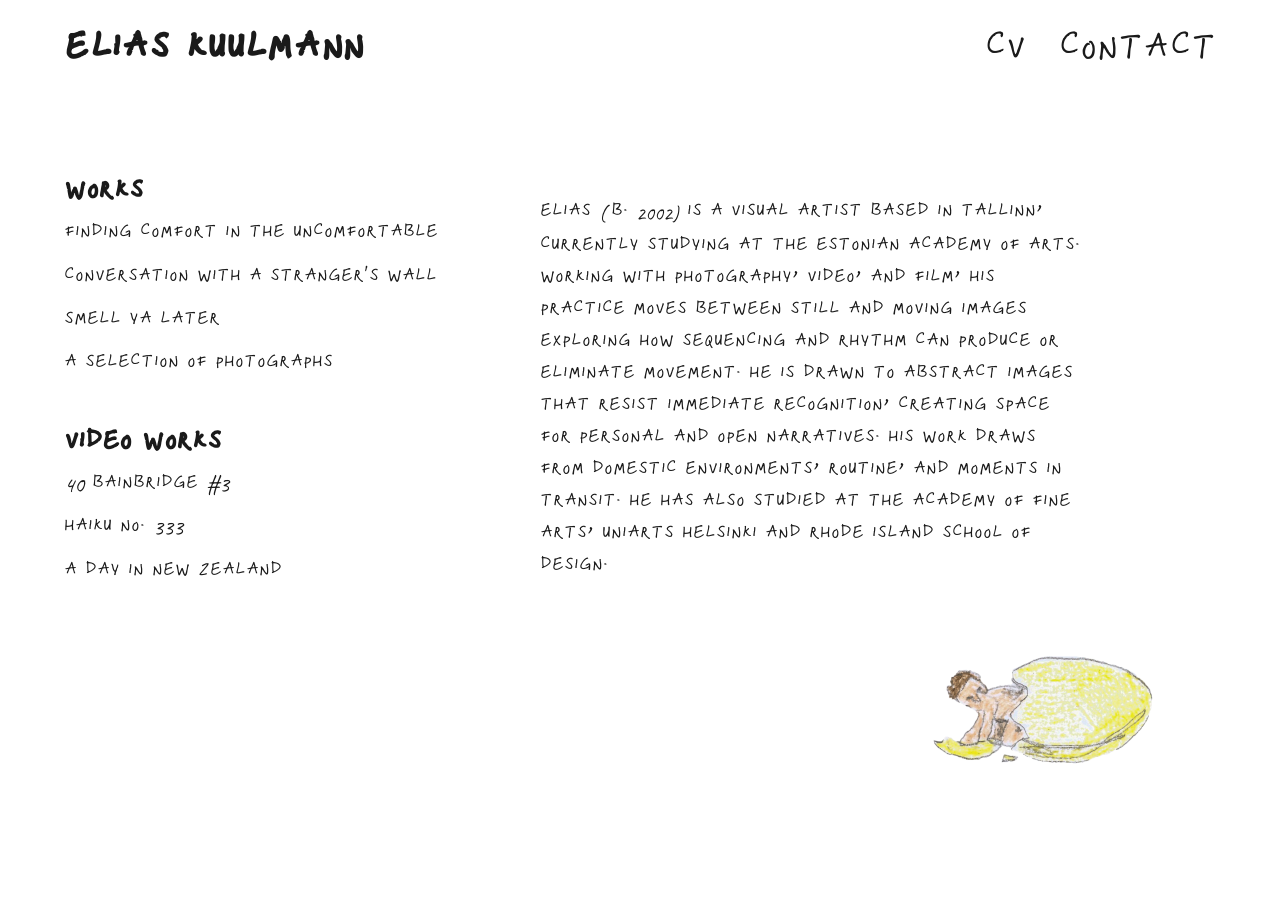
==== index.html @ 02f94918 "Current final" ====
<!DOCTYPE html>
<html lang="en">

<head>
  <meta charset="UTF-8">
  <meta name="viewport" content="width=device-width, initial-scale=1.0">
  <title>Elias Kuulmann</title>
  <link rel="stylesheet" href="style.css">
  <link rel="preconnect" href="https://fonts.googleapis.com">
  <link
    href="https://fonts.googleapis.com/css2?family=Caveat:wght@400;600;700&family=DM+Sans:ital,wght@0,300;0,400;0,500;1,300;1,400&display=swap"
    rel="stylesheet">
  <link
    href="https://fonts.googleapis.com/css2?family=Caveat:wght@400;600;700&family=DM+Sans:ital,wght@0,300;0,400;0,500;1,300;1,400&display=swap"
    rel="stylesheet">
  <style>
    .home-right {
      flex: 1;
      padding: 2.5rem;
      display: flex;
      flex-direction: column;
      justify-content: flex-start;
      align-items: flex-end;
      padding-top: 6rem;

    }

    .home-bio {
      max-width: 700px;
      margin-right: 10rem;
      font-family: 'EliasHand', 'Caveat';
      text-transform: uppercase;
      /* font-family: Helvetica, Arial, sans-serif; */
      font-size: 2rem;
      line-height: 2rem;
      color: var(--color-text);
    }

    .kooruv-beebi {
      position: fixed;
      bottom: -7rem;
      right: -4rem;
      width: 600px;
      pointer-events: none;
      opacity: 0.9;
    }
  </style>
</head>

<body>

  <nav class="nav">
    <a href="index.html" class="nav__name">Elias Kuulmann</a>
    <div class="nav__links">
      <a href="cv.html">CV</a>
      <a href="contact.html">Contact</a>
    </div>
  </nav>

  <main class="home">

    <aside class="works-list">
      <h2 class="works-list__heading">Works</h2>
      <ul class="works-list__items">
        <a href="finding-comfort.html" class="work-link">Finding Comfort in the Uncomfortable</a>
        <li><a href="conversation-wall.html" class="work-link">Conversation With a Stranger's Wall</a></li>
        <li><a href="smell-ya-later.html" class="work-link">Smell Ya Later</a></li>
        <li><a href="selection.html" class="work-link">A selection of photographs</a></li>
      </ul>

      <h2 class="works-list__heading">Video Works</h2>
      <ul class="works-list__items">
        <a href="bainbridge.html" class="work-link"><span style="font-size: 1.4rem;">40</span> Bainbridge <span
            style="font-size: 1.4rem;">#3</span></a>
        <li><a href="haiku-333.html" class="work-link">HAIKU No. <span style="font-size: 1.4rem;">333</span></a></li>
        <li><a href="new-zealand.html" class="work-link">A Day In New Zealand</a></li>
      </ul>
    </aside>

    <div class="home-right">
      <p class="home-bio">Elias <span style="font-family: 'Caveat', cursive; font-size: 1.25rem;">( </span> b. <span
          style="font-family: 'Caveat', cursive; font-size: 1.25rem;"> 2002)</span> is a
        visual artist based in Tallinn, currently studying at the Estonian Academy of Arts. Working with photography,
        video, and film, his practice moves between still and moving images exploring how sequencing and rhythm can
        produce or eliminate movement. He is drawn to abstract images that resist immediate recognition, creating space
        for personal and open narratives. His work draws from domestic environments, routine, and moments in transit. He
        has also studied at the Academy of Fine Arts, Uniarts Helsinki and Rhode Island School of Design.</p>

    </div>

  </main>

  <img src="images/Kooruv_beebi.png" alt="" class="kooruv-beebi">

</body>

</html>
---- style.css ----
/* ============================================
   ELIAS KUULMANN — PORTFOLIO
   ============================================ */

@font-face {
  font-family: 'EliasHand';
  src: url('./fonts/Myfont-Regular.otf') format('opentype');
  font-weight: normal;
  font-style: normal;
  font-display: swap;
}

/* --- VARIABLES --- */
:root {
  --font-hand-numbers: 'Caveat', cursive;
  --font-hand: 'EliasHand', 'Caveat', cursive;
  --font-body: 'DM Sans', sans-serif;

  --works-heading-margin-top: 2rem;
  /* space above Works / Video Works headings */
  --works-heading-margin-bottom: 0.6rem;
  /* space below heading before first item */

  /* FONT SIZES — edit these to change sizes */
  --size-nav-name: 4rem;
  --size-nav-links: 4rem;
  --size-works-heading: 2.8rem;
  --size-work-link: 2rem;

  --color-bg: #ffffff;
  --color-text: #1a1a1a;
  --color-text-light: #6b6560;
  --color-accent: #1a1a1a;
  --color-line: transparent;
  --color-hover: #3a3530;
  --color-postcard: #f0ebe2;
  --color-postcard-line: #c8bfb0;
  --color-stamp: #d4c5a9;

  --nav-height: 100px;
  /* how tall the nav bar is */
  --nav-padding: 4rem;
  /* left/right space in nav */
  --works-left: 4rem;
  /* left indent of works list */
  --works-gap: 0.05rem;
  /* space between each work title */
  --works-section-gap: 0.4rem;
  /* space between Works/Video Works sections */
}

/* --- RESET --- */
*,
*::before,
*::after {
  margin: 0;
  padding: 0;
  box-sizing: border-box;
}

html {
  font-size: 16px;
  -webkit-font-smoothing: antialiased;
}

body {
  font-family: var(--font-body);
  background: var(--color-bg);
  color: var(--color-text);
  line-height: 1.6;
  min-height: 100vh;
}

a {
  color: inherit;
  text-decoration: none;
}

ul {
  list-style: none;
}

/* ============================================
   NAVIGATION
   ============================================ */
.nav {
  text-transform: uppercase;
  position: fixed;
  top: 0;
  left: 0;
  right: 0;
  height: var(--nav-height);
  display: flex;
  flex-direction: row;
  flex-wrap: nowrap;
  align-items: center;
  justify-content: space-between;
  padding: 0 var(--nav-padding);
  background: var(--color-bg);
  z-index: 100;
  border-bottom: none;
}

.nav__name {
  font-family: var(--font-hand);
  font-size: var(--size-nav-name);
  font-weight: 700;
  letter-spacing: 0.01em;
  transition: opacity 0.2s;
}

.nav__name:hover {
  opacity: 0.6;
}

.nav__links {
  display: flex;
  flex-wrap: nowrap;
  gap: 2rem;
  font-family: var(--font-hand);
  font-size: var(--size-nav-links);
  white-space: nowrap;
}

.nav__links a {
  position: relative;
  transition: opacity 0.2s;
}

.nav__links a:hover,
.nav__links a.active {
  opacity: 0.6;
}

.nav__links a.active::after {
  display: none;
}

/* ============================================
   HOME PAGE — WORKS
   ============================================ */
.home {
  display: flex;
  min-height: 100vh;
  padding-top: var(--nav-height);
}

/* Left sidebar */
.works-list {
  text-transform: uppercase;
  width: 500px;
  min-width: 300px;
  padding: 2.5rem 2.5rem 2.5rem var(--works-left);
  min-height: calc(100vh - var(--nav-height));
}

.works-list__heading {
  font-family: var(--font-hand);
  font-size: var(--size-works-heading);
  font-weight: 600;
  margin-top: 1rem;
  margin-bottom: -3rem;
  padding-bottom: 0.3rem;
  display: inline-block;
}

.works-list__items {
  margin-bottom: var(--works-section-gap);
}

.works-list__items li {
  margin-bottom: 0rem;
}

.work-link {
  line-height: 1.30;
  font-family: var(--font-hand);
  font-size: var(--size-work-link);
  cursor: pointer;
  transition: opacity 0.2s;
  display: inline-block;
  padding: 0.05rem 0;
}

.work-link:hover,
.work-link.active {
  opacity: 0.55;
}

/* Right preview area — shows large image */
.works-preview {
  flex: 1;
  padding: 2.5rem;
  display: flex;
  flex-direction: column;
  align-items: center;
  justify-content: center;
  position: relative;
}

.works-preview__hint {
  font-family: var(--font-hand);
  font-size: 1.2rem;
  color: var(--color-text-light);
}

/* Large image display */
.works-preview__display {
  width: 100%;
  height: calc(100vh - var(--nav-height) - 5rem);
  display: flex;
  align-items: center;
  justify-content: center;
  position: relative;
}

.works-preview__display img {
  max-width: 100%;
  max-height: 100%;
  object-fit: contain;
  display: block;
  cursor: pointer;
}

/* Nav arrows within the preview */
.preview-nav {
  position: absolute;
  top: 50%;
  transform: translateY(-50%);
  background: none;
  border: none;
  font-size: 1.6rem;
  color: var(--color-text);
  cursor: pointer;
  opacity: 0.3;
  transition: opacity 0.2s;
  padding: 0.5rem;
}

.preview-nav:hover {
  opacity: 0.8;
}

.preview-nav--prev {
  left: 0;
}

.preview-nav--next {
  right: 0;
}

.works-preview__caption {
  font-family: var(--font-body);
  font-size: 0.85rem;
  color: var(--color-text-light);
  margin-top: 0.8rem;
  text-align: center;
}

.works-preview__counter {
  font-family: var(--font-body);
  font-size: 0.75rem;
  color: var(--color-text-light);
  opacity: 0.6;
  margin-top: 0.3rem;
}

/* ============================================
   LIGHTBOX
   ============================================ */
.lightbox {
  position: fixed;
  inset: 0;
  background: rgba(10, 10, 10, 0.92);
  z-index: 1000;
  display: none;
  align-items: center;
  justify-content: center;
  backdrop-filter: blur(4px);
}

.lightbox.open {
  display: flex;
}

.lightbox__close {
  position: absolute;
  top: 1.5rem;
  right: 2rem;
  background: none;
  border: none;
  color: #fff;
  font-size: 2rem;
  cursor: pointer;
  opacity: 0.7;
  transition: opacity 0.2s;
  z-index: 10;
}

.lightbox__close:hover {
  opacity: 1;
}

.lightbox__prev,
.lightbox__next {
  position: absolute;
  top: 50%;
  transform: translateY(-50%);
  background: none;
  border: none;
  color: #fff;
  font-size: 1.8rem;
  cursor: pointer;
  opacity: 0.5;
  transition: opacity 0.2s;
  padding: 1rem;
  z-index: 10;
}

.lightbox__prev {
  left: 1.5rem;
}

.lightbox__next {
  right: 1.5rem;
}

.lightbox__prev:hover,
.lightbox__next:hover {
  opacity: 1;
}

.lightbox__content {
  text-align: center;
  max-width: 85vw;
  max-height: 85vh;
}

.lightbox__img {
  max-width: 85vw;
  max-height: 78vh;
  object-fit: contain;
  border-radius: 2px;
}

.lightbox__caption {
  color: rgba(255, 255, 255, 0.7);
  font-family: var(--font-body);
  font-size: 0.85rem;
  margin-top: 1rem;
}

.lightbox__counter {
  color: rgba(255, 255, 255, 0.4);
  font-family: var(--font-body);
  font-size: 0.75rem;
  margin-top: 0.3rem;
}

/* ============================================
   INNER PAGES (About, CV)
   ============================================ */
.page {
  min-height: 100vh;
  padding-top: calc(var(--nav-height) + 3rem);
  padding-bottom: 4rem;
}

.page__content {
  max-width: 800px;
  margin: 0 auto;
  padding: 0 2.5rem;
}

.page__title {
  font-family: Helvetica, Arial, sans-serif;
  font-size: 1.7rem;
  font-weight: 700;
  margin-bottom: 2rem;
}

/* About */
.artist-statement p {
  margin-bottom: 1.2rem;
  font-size: 1rem;
  line-height: 1.75;
  color: var(--color-text);
  text-align: justify;
  max-width: 900px;
}

/* CV */
.cv__section {
  margin-bottom: 2.5rem;
}

.cv__section h2 {
  font-family: Helvetica, Arial, sans-serif;
  font-size: 1.3rem;
  font-weight: 600;
  margin-bottom: 0.8rem;
  padding-bottom: 0.3rem;
  display: inline-block;
}

.cv__entry {
  display: flex;
  gap: 1.5rem;
  margin-bottom: 0.5rem;
  font-size: 0.95rem;
  line-height: 1.5;
}

.cv__year {
  min-width: 90px;
  color: var(--color-text-light);
  font-variant-numeric: tabular-nums;
}

/* ============================================
   CONTACT — POSTCARD
   ============================================ */
.page--contact {
  display: flex;
  flex-direction: column;
  align-items: center;
  justify-content: center;
  min-height: 100vh;
  padding-top: calc(var(--nav-height) + 2rem);
}

.postcard-title {
  font-family: var(--font-hand);
  font-size: 2.2rem;
  font-weight: 700;
  margin-bottom: 1.5rem;
  text-align: center;
}

.postcard {
  width: 100%;
  max-width: 900px;
  background: var(--color-postcard);
  border-radius: 4px;
  box-shadow:
    0 1px 3px rgba(0, 0, 0, 0.06),
    0 8px 24px rgba(0, 0, 0, 0.08);
  padding: 2.5rem;
  position: relative;
  overflow: hidden;
}

.postcard__inner {
  display: flex;
  gap: 2rem;
  position: relative;
  z-index: 1;
  background: var(--color-postcard);
}

.postcard__left {
  flex: 1;
  display: flex;
  flex-direction: column;
  gap: 1.5rem;
}

.postcard__stamp {
  width: 72px;
  height: 88px;
  border: 2px dashed var(--color-stamp);
  border-radius: 2px;
  display: flex;
  align-items: center;
  justify-content: center;
  align-self: flex-end;
  margin-bottom: 0.5rem;
}

.postcard__fields-left {
  display: flex;
  flex-direction: column;
  gap: 1rem;
}

.postcard__divider {
  width: 1.5px;
  background: var(--color-postcard-line);
  align-self: stretch;
}

.postcard__right {
  flex: 1.3;
  display: flex;
  flex-direction: column;
}

.postcard__field label {
  display: block;
  font-family: var(--font-hand);
  font-size: 1rem;
  margin-bottom: 0.3rem;
  color: var(--color-text-light);
}

.postcard__field input,
.postcard__field textarea {
  width: 100%;
  background: transparent;
  border: none;
  border-bottom: 1.5px solid var(--color-postcard-line);
  font-family: var(--font-body);
  font-size: 0.95rem;
  color: var(--color-text);
  padding: 0.4rem 0;
  outline: none;
  transition: border-color 0.2s;
  resize: none;
}

.postcard__field input:focus,
.postcard__field textarea:focus {
  border-color: var(--color-text);
}

.postcard__field textarea {
  border-bottom: none;
  line-height: 1.75;
  background-image:
    repeating-linear-gradient(0deg,
      transparent,
      transparent 27px,
      var(--color-postcard-line) 27px,
      var(--color-postcard-line) 28px);
  background-position: 0 4px;
  line-height: 28px;
  padding-top: 4px;
}

.postcard__field--message {
  flex: 1;
}

.postcard__send {
  align-self: flex-end;
  margin-top: 1rem;
  background: var(--color-text);
  color: var(--color-bg);
  border: none;
  font-family: var(--font-hand);
  font-size: 1.1rem;
  padding: 0.5rem 1.8rem;
  border-radius: 2px;
  cursor: pointer;
  transition: opacity 0.2s;
}

.postcard__send:hover {
  opacity: 0.8;
}

.postcard-confirmation {
  display: flex;
  align-items: center;
  justify-content: center;
  min-height: 200px;
}

.postcard-confirmation__text {
  font-family: var(--font-hand);
  font-size: 1.5rem;
  color: var(--color-text);
}

.postcard__lines {
  display: none;
}

/* ============================================
   RESPONSIVE
   ============================================ */
@media (max-width: 768px) {
  .nav {
    padding: 0 1.2rem;
  }

  .nav__name {
    font-size: calc(var(--size-nav-name) * 0.7);
  }

  .nav__links {
    gap: 1.2rem;
    font-size: calc(var(--size-nav-links) * 0.7);
  }

  .home {
    flex-direction: column;
  }

  .works-list {
    width: 100%;
    min-width: unset;
    min-height: auto;
    padding: 1.5rem;
  }

  .works-preview {
    padding: 1.5rem;
  }

  .postcard {
    padding: 1.5rem;
    max-width: 95vw;
  }

  .postcard__inner {
    flex-direction: column;
  }

  .postcard__divider {
    width: 100%;
    height: 1.5px;
  }

  .postcard__stamp {
    align-self: flex-start;
  }

  .page__content {
    padding: 0 1.2rem;
  }

  .cv__entry {
    flex-direction: column;
    gap: 0.2rem;
  }

  .cv__year {
    min-width: unset;
  }
}

@media (max-width: 480px) {
  .nav__links {
    gap: 0.8rem;
    font-size: calc(var(--size-nav-links) * 0.6);
  }
}

/* ============================================
   INDIVIDUAL WORK PAGE
   ============================================ */
.work-page {
  max-width: 900px;
  margin: 0 auto;
  padding: calc(var(--nav-height) + 3rem) 2.5rem 5rem;
}

.work-page__title {
  font-family: Helvetica, Arial, sans-serif;
  font-size: 1.9rem;
  font-weight: 700;
  text-align: center;
  margin-bottom: 2rem;
}

.work-page__year {
  font-family: Helvetica, Arial, sans-serif;
  font-size: 1.9rem;
  font-weight: 700;
  text-align: center;
  margin-top: -2.5rem;
  margin-bottom: 2rem;
  color: var(--color-text);
}

.work-page__description {
  max-width: 750px;
  margin: 0 auto 5rem;
  text-align: justify;
}

.work-page__description p {
  font-family: var(--font-body);
  font-size: 1rem;
  line-height: 1.75;
  /* space between lines within a paragraph */
  margin-bottom: 1.2rem;
  /* space between paragraphs */
  color: var(--color-text);
}


.work-page__meta {
  max-width: 640px;
  margin: 0 auto 3rem;
  text-align: center;
}

.work-page__meta p {
  font-family: var(--font-body);
  font-size: 0.9rem;
  color: var(--color-text-light);
  font-style: italic;
}

.work-page__photos {
  display: flex;
  flex-direction: column;
  gap: 3rem;
  margin-bottom: 4rem;
}

.work-page__image {
  text-align: center;
}

.work-page__image img {
  max-width: 100%;
  height: auto;
  display: block;
  margin: 0 auto;
}

.work-page__image--full img {
  width: 80%;
}

.work-page__image--portrait {
  max-width: 655px;
  margin: 0 auto;
}

.work-page__image--portrait img {
  width: 100%;
}

.work-page__series {
  display: flex;
  gap: 1rem;
  align-items: flex-start;
}

.work-page__series figure {
  flex: 1;
  min-width: 0;
}

.work-page__series img {
  width: 100%;
  height: auto;
  display: block;
}

.work-page__image figcaption,
.work-page__series figcaption {
  font-family: var(--font-body);
  font-size: 0.8rem;
  color: var(--color-text-light);
  margin-top: 0.5rem;
  text-align: center;
}

.work-page__back {
  text-transform: uppercase;
  display: inline-block;
  font-family: Helvetica, Arial, sans-serif;
  font-size: 1.0rem;
  color: var(--color-text);
  opacity: 0.5;
  transition: opacity 0.2s;
}

.work-page__back:hover {
  opacity: 1;
}

@media (max-width: 768px) {
  .work-page {
    padding: calc(var(--nav-height) + 2rem) 1.2rem 3rem;
  }

  .work-page__title {
    font-size: 2rem;
  }

  .work-page__series {
    flex-direction: column;
  }

  .work-page__image--portrait {
    max-width: 100%;
  }
}
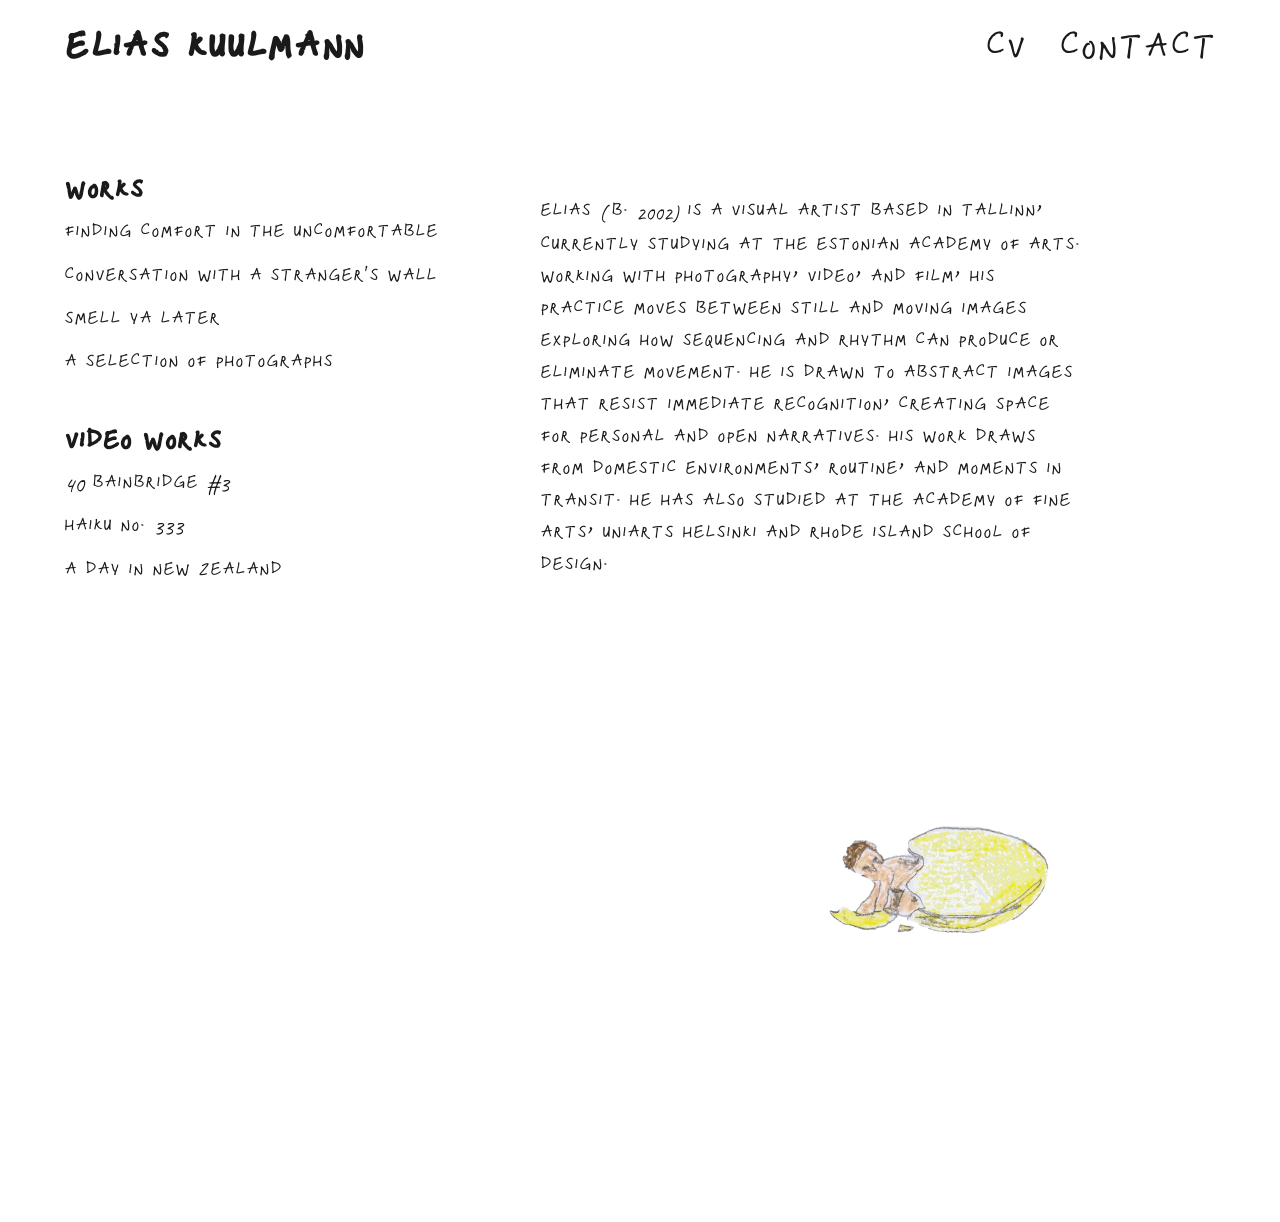
==== commit ca66d91a: "mobile fix" ====
--- a/index.html
+++ b/index.html
@@ -2,6 +2,7 @@
 <html lang="en">
 
 <head>
+  <link rel="icon" type="image/png" href="favicon.png">
   <meta charset="UTF-8">
   <meta name="viewport" content="width=device-width, initial-scale=1.0">
   <title>Elias Kuulmann</title>
@@ -37,7 +38,6 @@
     }
 
     .kooruv-beebi {
-      position: fixed;
       bottom: -7rem;
       right: -4rem;
       width: 600px;
@@ -86,11 +86,12 @@
         for personal and open narratives. His work draws from domestic environments, routine, and moments in transit. He
         has also studied at the Academy of Fine Arts, Uniarts Helsinki and Rhode Island School of Design.</p>
 
+      <img src="images/Kooruv_beebi.png" alt="" class="kooruv-beebi">
     </div>
 
   </main>
 
-  <img src="images/Kooruv_beebi.png" alt="" class="kooruv-beebi">
+
 
 </body>
 
--- a/style.css
+++ b/style.css
@@ -17,9 +17,7 @@
   --font-body: 'DM Sans', sans-serif;
 
   --works-heading-margin-top: 2rem;
-  /* space above Works / Video Works headings */
   --works-heading-margin-bottom: 0.6rem;
-  /* space below heading before first item */
 
   /* FONT SIZES — edit these to change sizes */
   --size-nav-name: 4rem;
@@ -38,15 +36,10 @@
   --color-stamp: #d4c5a9;
 
   --nav-height: 100px;
-  /* how tall the nav bar is */
   --nav-padding: 4rem;
-  /* left/right space in nav */
   --works-left: 4rem;
-  /* left indent of works list */
   --works-gap: 0.05rem;
-  /* space between each work title */
   --works-section-gap: 0.4rem;
-  /* space between Works/Video Works sections */
 }
 
 /* --- RESET --- */
@@ -145,7 +138,6 @@
   padding-top: var(--nav-height);
 }
 
-/* Left sidebar */
 .works-list {
   text-transform: uppercase;
   width: 500px;
@@ -187,7 +179,6 @@
   opacity: 0.55;
 }
 
-/* Right preview area — shows large image */
 .works-preview {
   flex: 1;
   padding: 2.5rem;
@@ -204,7 +195,6 @@
   color: var(--color-text-light);
 }
 
-/* Large image display */
 .works-preview__display {
   width: 100%;
   height: calc(100vh - var(--nav-height) - 5rem);
@@ -222,7 +212,6 @@
   cursor: pointer;
 }
 
-/* Nav arrows within the preview */
 .preview-nav {
   position: absolute;
   top: 50%;
@@ -379,7 +368,6 @@
   margin-bottom: 2rem;
 }
 
-/* About */
 .artist-statement p {
   margin-bottom: 1.2rem;
   font-size: 1rem;
@@ -389,7 +377,6 @@
   max-width: 900px;
 }
 
-/* CV */
 .cv__section {
   margin-bottom: 2.5rem;
 }
@@ -442,9 +429,7 @@
   max-width: 900px;
   background: var(--color-postcard);
   border-radius: 4px;
-  box-shadow:
-    0 1px 3px rgba(0, 0, 0, 0.06),
-    0 8px 24px rgba(0, 0, 0, 0.08);
+  box-shadow: 0 1px 3px rgba(0, 0, 0, 0.06), 0 8px 24px rgba(0, 0, 0, 0.08);
   padding: 2.5rem;
   position: relative;
   overflow: hidden;
@@ -526,12 +511,7 @@
 .postcard__field textarea {
   border-bottom: none;
   line-height: 1.75;
-  background-image:
-    repeating-linear-gradient(0deg,
-      transparent,
-      transparent 27px,
-      var(--color-postcard-line) 27px,
-      var(--color-postcard-line) 28px);
+  background-image: repeating-linear-gradient(0deg, transparent, transparent 27px, var(--color-postcard-line) 27px, var(--color-postcard-line) 28px);
   background-position: 0 4px;
   line-height: 28px;
   padding-top: 4px;
@@ -577,77 +557,6 @@
 }
 
 /* ============================================
-   RESPONSIVE
-   ============================================ */
-@media (max-width: 768px) {
-  .nav {
-    padding: 0 1.2rem;
-  }
-
-  .nav__name {
-    font-size: calc(var(--size-nav-name) * 0.7);
-  }
-
-  .nav__links {
-    gap: 1.2rem;
-    font-size: calc(var(--size-nav-links) * 0.7);
-  }
-
-  .home {
-    flex-direction: column;
-  }
-
-  .works-list {
-    width: 100%;
-    min-width: unset;
-    min-height: auto;
-    padding: 1.5rem;
-  }
-
-  .works-preview {
-    padding: 1.5rem;
-  }
-
-  .postcard {
-    padding: 1.5rem;
-    max-width: 95vw;
-  }
-
-  .postcard__inner {
-    flex-direction: column;
-  }
-
-  .postcard__divider {
-    width: 100%;
-    height: 1.5px;
-  }
-
-  .postcard__stamp {
-    align-self: flex-start;
-  }
-
-  .page__content {
-    padding: 0 1.2rem;
-  }
-
-  .cv__entry {
-    flex-direction: column;
-    gap: 0.2rem;
-  }
-
-  .cv__year {
-    min-width: unset;
-  }
-}
-
-@media (max-width: 480px) {
-  .nav__links {
-    gap: 0.8rem;
-    font-size: calc(var(--size-nav-links) * 0.6);
-  }
-}
-
-/* ============================================
    INDIVIDUAL WORK PAGE
    ============================================ */
 .work-page {
@@ -684,12 +593,9 @@
   font-family: var(--font-body);
   font-size: 1rem;
   line-height: 1.75;
-  /* space between lines within a paragraph */
   margin-bottom: 1.2rem;
-  /* space between paragraphs */
   color: var(--color-text);
 }
-
 
 .work-page__meta {
   max-width: 640px;
@@ -775,13 +681,53 @@
   opacity: 1;
 }
 
+/* ============================================
+   RESPONSIVE — TABLET
+   ============================================ */
 @media (max-width: 768px) {
+  .nav {
+    padding: 0 1.5rem;
+    height: 70px;
+  }
+
+  :root {
+    --nav-height: 70px;
+  }
+
+  .nav__name {
+    font-size: calc(var(--size-nav-name) * 0.55);
+  }
+
+  .nav__links {
+    gap: 1rem;
+    font-size: calc(var(--size-nav-links) * 0.55);
+  }
+
+  .home {
+    flex-direction: column;
+  }
+
+  .works-list {
+    width: 100%;
+    min-width: unset;
+    min-height: auto;
+    padding: 2rem 1.5rem;
+  }
+
+  .works-list__heading {
+    margin-bottom: -1.5rem;
+  }
+
   .work-page {
     padding: calc(var(--nav-height) + 2rem) 1.2rem 3rem;
   }
 
   .work-page__title {
-    font-size: 2rem;
+    font-size: 1.4rem;
+  }
+
+  .work-page__year {
+    font-size: 1.4rem;
   }
 
   .work-page__series {
@@ -791,4 +737,87 @@
   .work-page__image--portrait {
     max-width: 100%;
   }
+
+  .work-page__image--full img {
+    width: 100%;
+  }
+
+  .page__content {
+    padding: 0 1.2rem;
+  }
+
+  .cv__entry {
+    flex-direction: column;
+    gap: 0.2rem;
+  }
+
+  .cv__year {
+    min-width: unset;
+  }
+
+  .postcard {
+    padding: 1.5rem;
+    max-width: 95vw;
+  }
+
+  .postcard__inner {
+    flex-direction: column;
+  }
+
+  .postcard__divider {
+    width: 100%;
+    height: 1.5px;
+  }
+
+  .postcard__stamp {
+    align-self: flex-start;
+  }
+}
+
+/* ============================================
+   RESPONSIVE — MOBILE
+   ============================================ */
+@media (max-width: 480px) {
+  .nav__name {
+    font-size: calc(var(--size-nav-name) * 0.45);
+  }
+
+  .nav__links {
+    gap: 0.8rem;
+    font-size: calc(var(--size-nav-links) * 0.45);
+  }
+
+  .works-list {
+    padding: 1.5rem 1.2rem;
+  }
+
+  /* Bio on main page */
+  .home-right {
+    width: 100% !important;
+    padding: 1.5rem 1.2rem !important;
+    align-items: flex-start !important;
+    justify-content: flex-start !important;
+  }
+
+  .home-bio {
+    max-width: 100% !important;
+    width: 100% !important;
+    margin-right: 0 !important;
+    font-size: 2rem !important;
+  }
+
+  /* Egg — not fixed on mobile */
+  .kooruv-beebi {
+    position: static !important;
+    display: block;
+    width: 400px !important;
+    margin-top: 2rem;
+  }
+}
+
+.kooruv-beebi {
+  bottom: 2rem;
+  right: 2rem;
+  width: 140px;
+  pointer-events: none;
 }
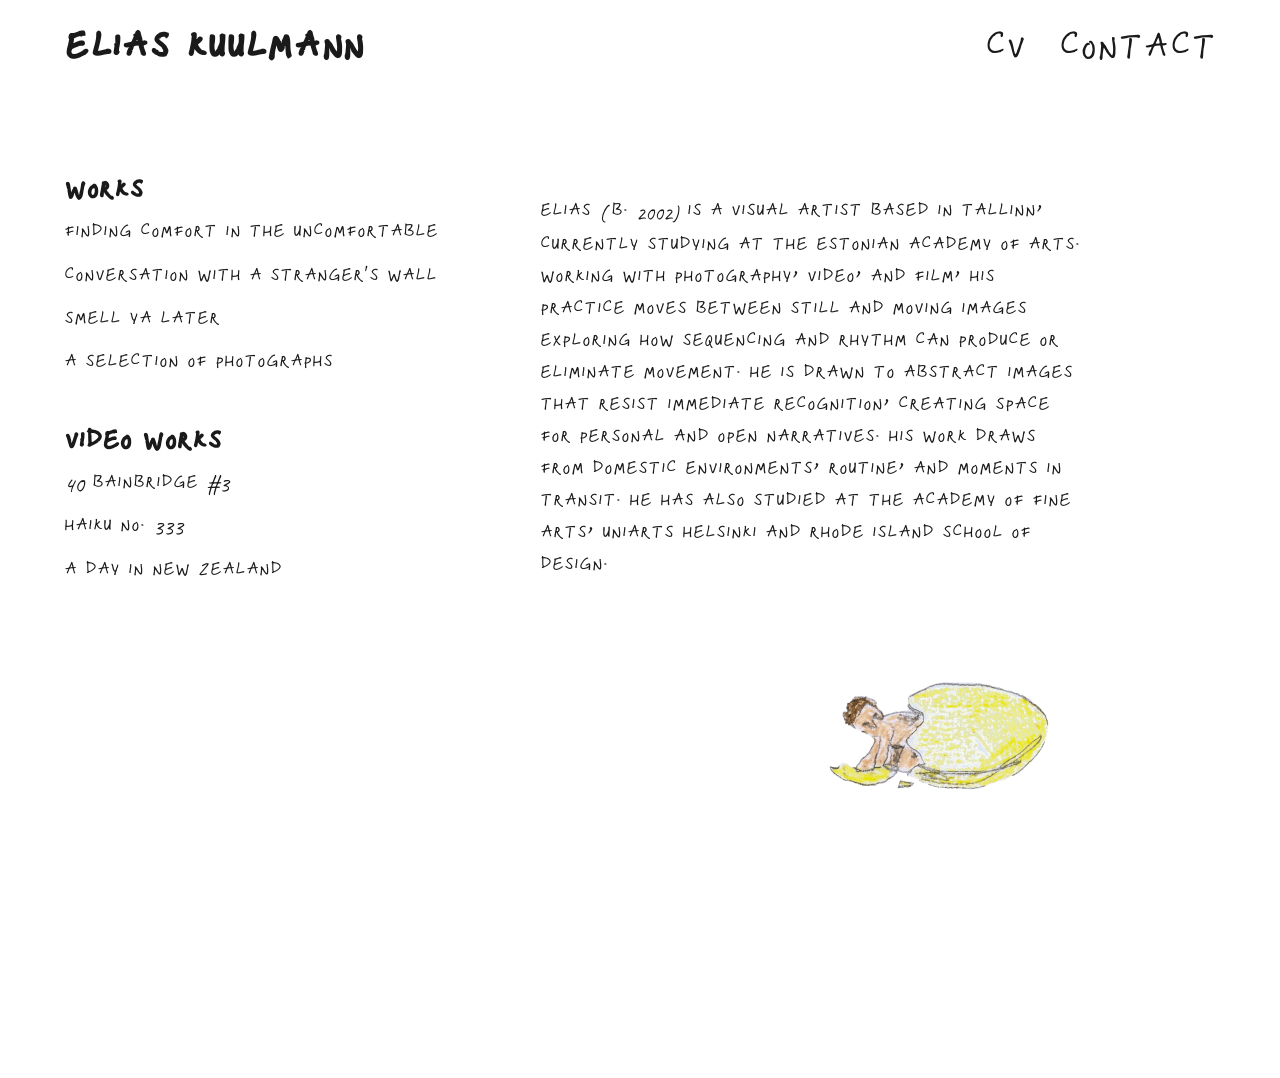
==== commit 77115996: "mobile fix" ====
--- a/index.html
+++ b/index.html
@@ -38,11 +38,11 @@
     }
 
     .kooruv-beebi {
-      bottom: -7rem;
-      right: -4rem;
+      display: block;
       width: 600px;
-      pointer-events: none;
-      opacity: 0.9;
+      margin-top: -9rem;
+      /* reduce this */
+      position: static;
     }
   </style>
 </head>
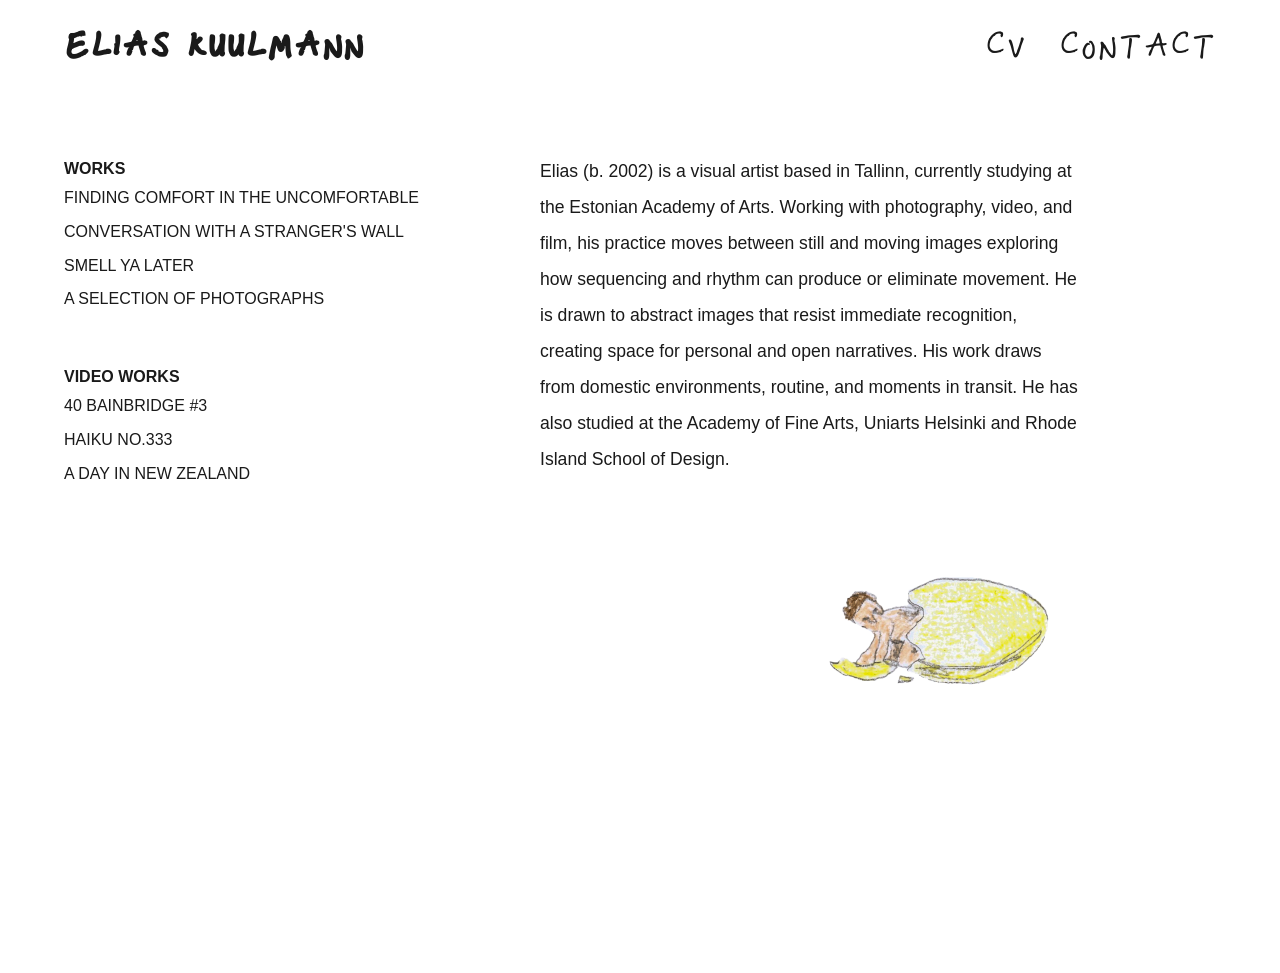
==== commit e710072f: "fixed work page txt, pics made bigger" ====
--- a/index.html
+++ b/index.html
@@ -22,18 +22,17 @@
       flex-direction: column;
       justify-content: flex-start;
       align-items: flex-end;
-      padding-top: 6rem;
+      padding-top: 3.30rem;
 
     }
 
     .home-bio {
       max-width: 700px;
       margin-right: 10rem;
-      font-family: 'EliasHand', 'Caveat';
-      text-transform: uppercase;
+      font-family: Helvetica, Arial, sans-serif;
       /* font-family: Helvetica, Arial, sans-serif; */
-      font-size: 2rem;
-      line-height: 2rem;
+      font-size: 1.10rem;
+      line-height: 2.25rem;
       color: var(--color-text);
     }
 
@@ -70,16 +69,14 @@
 
       <h2 class="works-list__heading">Video Works</h2>
       <ul class="works-list__items">
-        <a href="bainbridge.html" class="work-link"><span style="font-size: 1.4rem;">40</span> Bainbridge <span
-            style="font-size: 1.4rem;">#3</span></a>
-        <li><a href="haiku-333.html" class="work-link">HAIKU No. <span style="font-size: 1.4rem;">333</span></a></li>
+        <a href="bainbridge.html" class="work-link">40 Bainbridge #3</a>
+        <li><a href="haiku-333.html" class="work-link">HAIKU No.333 </a></li>
         <li><a href="new-zealand.html" class="work-link">A Day In New Zealand</a></li>
       </ul>
     </aside>
 
     <div class="home-right">
-      <p class="home-bio">Elias <span style="font-family: 'Caveat', cursive; font-size: 1.25rem;">( </span> b. <span
-          style="font-family: 'Caveat', cursive; font-size: 1.25rem;"> 2002)</span> is a
+      <p class="home-bio">Elias (b. 2002) is a
         visual artist based in Tallinn, currently studying at the Estonian Academy of Arts. Working with photography,
         video, and film, his practice moves between still and moving images exploring how sequencing and rhythm can
         produce or eliminate movement. He is drawn to abstract images that resist immediate recognition, creating space
--- a/style.css
+++ b/style.css
@@ -16,14 +16,14 @@
   --font-hand: 'EliasHand', 'Caveat', cursive;
   --font-body: 'DM Sans', sans-serif;
 
-  --works-heading-margin-top: 2rem;
+  --works-heading-margin-top: 5rem;
   --works-heading-margin-bottom: 0.6rem;
 
   /* FONT SIZES — edit these to change sizes */
   --size-nav-name: 4rem;
   --size-nav-links: 4rem;
-  --size-works-heading: 2.8rem;
-  --size-work-link: 2rem;
+  --size-works-heading: 1rem;
+  --size-work-link: 1rem;
 
   --color-bg: #ffffff;
   --color-text: #1a1a1a;
@@ -39,7 +39,7 @@
   --nav-padding: 4rem;
   --works-left: 4rem;
   --works-gap: 0.05rem;
-  --works-section-gap: 0.4rem;
+  --works-section-gap: 2rem;
 }
 
 /* --- RESET --- */
@@ -147,7 +147,7 @@
 }
 
 .works-list__heading {
-  font-family: var(--font-hand);
+  font-family: Helvetica, Arial, sans-serif;
   font-size: var(--size-works-heading);
   font-weight: 600;
   margin-top: 1rem;
@@ -165,8 +165,8 @@
 }
 
 .work-link {
-  line-height: 1.30;
-  font-family: var(--font-hand);
+  line-height: 2;
+  font-family: Helvetica, Arial, sans-serif;
   font-size: var(--size-work-link);
   cursor: pointer;
   transition: opacity 0.2s;
@@ -400,7 +400,7 @@
 
 .cv__year {
   min-width: 90px;
-  color: var(--color-text-light);
+  color: var(--color-text);
   font-variant-numeric: tabular-nums;
 }
 
@@ -569,7 +569,7 @@
   font-family: Helvetica, Arial, sans-serif;
   font-size: 1.9rem;
   font-weight: 700;
-  text-align: center;
+  text-align: left;
   margin-bottom: 2rem;
 }
 
@@ -577,15 +577,15 @@
   font-family: Helvetica, Arial, sans-serif;
   font-size: 1.9rem;
   font-weight: 700;
-  text-align: center;
+  text-align: left;
   margin-top: -2.5rem;
   margin-bottom: 2rem;
   color: var(--color-text);
 }
 
 .work-page__description {
-  max-width: 750px;
-  margin: 0 auto 5rem;
+  max-width: 100%;
+  margin: 0 0 5rem;
   text-align: justify;
 }
 
@@ -598,9 +598,9 @@
 }
 
 .work-page__meta {
-  max-width: 640px;
-  margin: 0 auto 3rem;
-  text-align: center;
+  max-width: 100%;
+  margin: 0 0 5rem;
+  text-align: left;
 }
 
 .work-page__meta p {
@@ -629,11 +629,11 @@
 }
 
 .work-page__image--full img {
-  width: 80%;
+  width: 95%;
 }
 
 .work-page__image--portrait {
-  max-width: 655px;
+  max-width: 700px;
   margin: 0 auto;
 }
 
